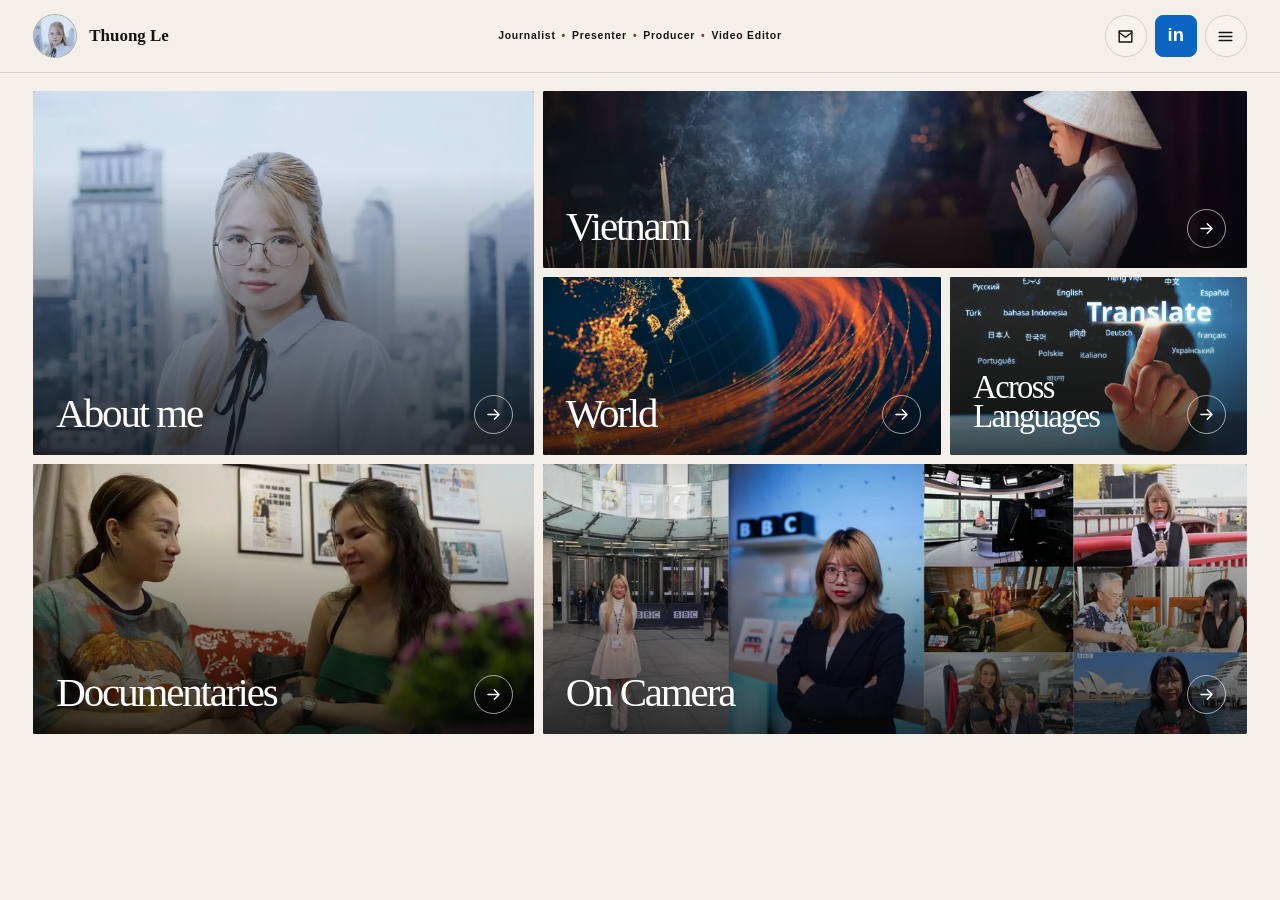
==== index.html @ b32b85e3 "Add floating top and home navigation" ====
<!doctype html>
<html lang="en">
<head>
  <meta charset="utf-8">
  <meta name="viewport" content="width=device-width, initial-scale=1, viewport-fit=cover">
  <meta name="description" content="International journalism portfolio of Thuong Le: reporting, documentaries, presenting, producing, and multilingual work across Vietnam, Southeast Asia, and the world.">
  <meta name="theme-color" content="#f4efe8">
  <meta property="og:title" content="Thuong Le — Journalism Scholarship Portfolio">
  <meta property="og:description" content="International journalism portfolio of Thuong Le: reporting, documentaries, presenting, producing, and multilingual work across Vietnam, Southeast Asia, and the world.">
  <meta property="og:type" content="website">
  <meta property="og:image" content="assets/images/about-portrait.webp">
  <link rel="preload" as="image" href="assets/images/about-portrait.webp?v=20260802-responsive" imagesrcset="assets/images/about-portrait-480.webp?v=20260802-responsive 480w, assets/images/about-portrait-960.webp?v=20260802-responsive 960w, assets/images/about-portrait.webp?v=20260802-responsive 1367w" imagesizes="(max-width: 767px) calc(100vw - 24px), 42vw" fetchpriority="high">
  <link rel="icon" href="favicon.svg" type="image/svg+xml">
  <link rel="stylesheet" href="assets/css/styles.css?v=20260802-floating-nav">
  <script type="application/ld+json">
  {
    "@context": "https://schema.org",
    "@type": "Person",
    "name": "Thuong Le",
    "jobTitle": "Journalist, Presenter, Producer and Video Editor",
    "email": "mailto:lethuong.ds@gmail.com",
    "sameAs": ["https://www.linkedin.com/in/aprilthuongle/"]
  }
  </script>
  <title>Thuong Le — Journalism Scholarship Portfolio</title>
</head>
<body data-page="home">
  <a class="skip-link" href="#main">Skip to content</a>
  <header class="site-header" data-site-header></header>
  <div class="menu-overlay" data-menu></div>
  <main id="main">
    <div data-home></div>
  </main>
  <footer class="site-footer" data-footer></footer>
  <script src="assets/js/content.js?v=20260802-responsive" defer></script>
  <script src="assets/js/site.js?v=20260802-floating-nav" defer></script>
</body>
</html>
---- assets/css/styles.css ----
:root {
  --ink: #151412;
  --ink-soft: #2b2925;
  --paper: #f4f0e9;
  --surface: #fbf8f2;
  --surface-2: #e8e0d5;
  --muted: #69645d;
  --accent: #9a6942;
  --accent-deep: #6f4227;
  --line: rgba(21, 20, 18, .15);
  --serif: "Iowan Old Style", Baskerville, "Palatino Linotype", Georgia, "Times New Roman", serif;
  --sans: -apple-system, BlinkMacSystemFont, "Segoe UI", Arial, sans-serif;
  --container: 2200px;
  --gutter: clamp(12px, 2.6vw, 48px);
  --radius: 2px;
  --shadow: 0 24px 64px rgba(39, 29, 20, .13);
  --ease: cubic-bezier(.22, .78, .18, 1);
}

* { box-sizing: border-box; }
html {
  min-width: 320px;
  scroll-behavior: smooth;
  text-size-adjust: 100%;
  -webkit-text-size-adjust: 100%;
}
body {
  min-width: 320px;
  margin: 0;
  overflow-x: clip;
  background: var(--paper);
  color: var(--ink);
  font-family: var(--sans);
  font-size: 16px;
  line-height: 1.6;
  text-rendering: optimizeLegibility;
  -webkit-font-smoothing: antialiased;
}
body.menu-open { overflow: hidden; }
img { display: block; max-width: 100%; }
a { color: inherit; }
button, a { -webkit-tap-highlight-color: transparent; }
button { font: inherit; }
svg {
  width: 19px;
  height: 19px;
  fill: none;
  stroke: currentColor;
  stroke-width: 1.8;
  stroke-linecap: round;
  stroke-linejoin: round;
}

::selection { background: var(--ink); color: var(--paper); }
:focus-visible { outline: 2px solid var(--accent-deep); outline-offset: 4px; }

.skip-link {
  position: fixed;
  z-index: 1000;
  top: -100px;
  left: 16px;
  padding: 10px 14px;
  background: var(--ink);
  color: white;
  text-decoration: none;
}
.skip-link:focus { top: 16px; }

main,
.home-showcase-header-shell,
.minimal-footer-shell {
  width: min(calc(100% - (2 * var(--gutter))), var(--container));
  margin-inline: auto;
}

/* Header */
.site-header {
  position: sticky;
  z-index: 90;
  top: 0;
  width: 100%;
  border-bottom: 1px solid var(--line);
  background: rgba(244, 240, 233, .94);
  backdrop-filter: blur(16px);
  -webkit-backdrop-filter: blur(16px);
}
.home-showcase-header-shell {
  min-height: clamp(72px, 5.3vw, 88px);
  display: grid;
  grid-template-columns: minmax(230px, 1fr) auto minmax(230px, 1fr);
  align-items: center;
  gap: clamp(16px, 2vw, 32px);
}
.home-showcase-brand {
  width: fit-content;
  display: inline-flex;
  align-items: center;
  gap: 12px;
  text-decoration: none;
}
.home-showcase-avatar {
  width: 44px;
  height: 44px;
  flex: 0 0 44px;
  overflow: hidden;
  border: 1px solid rgba(21,20,18,.26);
  border-radius: 50%;
  background: var(--surface-2);
}
.home-showcase-avatar img {
  width: 100%;
  height: 100%;
  object-fit: cover;
  object-position: 50% 50%;
}
.home-showcase-brand strong {
  font-family: var(--serif);
  font-size: clamp(1.06rem, 1.25vw, 1.36rem);
  font-weight: 600;
  line-height: 1;
  white-space: nowrap;
}
.home-showcase-role {
  margin: 0;
  color: var(--ink);
  font-size: clamp(.65rem, .75vw, .8rem);
  font-weight: 600;
  letter-spacing: .075em;
  line-height: 1.35;
  text-align: center;
  white-space: nowrap;
}
.home-showcase-role span { margin-inline: .22em; color: var(--accent-deep); }
.home-showcase-actions {
  justify-self: end;
  display: flex;
  align-items: center;
  gap: 8px;
}
.home-showcase-icon,
.menu-button {
  width: 42px;
  height: 42px;
  flex: 0 0 42px;
  display: grid;
  place-items: center;
  border: 1px solid var(--line);
  border-radius: 50%;
  background: rgba(255,255,255,.18);
  color: var(--ink);
  text-decoration: none;
  cursor: pointer;
  transition: transform .25s var(--ease), background-color .25s ease, color .25s ease, border-color .25s ease;
}
.home-showcase-icon:hover,
.menu-button:hover { transform: translateY(-2px); background: var(--ink); border-color: var(--ink); color: white; }
.home-showcase-linkedin {
  border-radius: 8px;
  border-color: #0a66c2;
  background: #0a66c2;
  color: white;
  font-family: Arial, sans-serif;
  font-size: 1.15rem;
  font-weight: 800;
}
.home-showcase-linkedin span { transform: translateY(-1px); }

/* Off-canvas menu */
.menu-overlay {
  position: fixed;
  z-index: 200;
  inset: 0;
  display: flex;
  justify-content: flex-end;
  visibility: hidden;
  opacity: 0;
  background: rgba(10, 9, 8, .55);
  backdrop-filter: blur(8px);
  -webkit-backdrop-filter: blur(8px);
  transition: opacity .3s ease, visibility .3s ease;
}
.menu-overlay.is-open { visibility: visible; opacity: 1; }
.menu-panel {
  width: min(620px, 100%);
  min-height: 100%;
  padding: max(24px, env(safe-area-inset-top)) clamp(24px, 5vw, 68px) max(36px, env(safe-area-inset-bottom));
  display: flex;
  flex-direction: column;
  background: var(--surface);
  transform: translateX(100%);
  transition: transform .42s var(--ease);
}
.menu-overlay.is-open .menu-panel { transform: translateX(0); }
.menu-topline {
  display: flex;
  align-items: center;
  justify-content: space-between;
  padding-bottom: 22px;
  border-bottom: 1px solid var(--line);
  font-family: var(--serif);
  font-size: 1.35rem;
}
.overlay-nav { display: grid; margin: 28px 0; }
.overlay-nav a {
  min-width: 0;
  display: grid;
  grid-template-columns: 42px minmax(0, 1fr) auto;
  align-items: center;
  gap: 4px;
  padding: 13px 0;
  border-bottom: 1px solid var(--line);
  text-decoration: none;
}
.overlay-nav a span { color: var(--accent); font-size: .65rem; letter-spacing: .14em; }
.overlay-nav a strong {
  min-width: 0;
  font-family: var(--serif);
  font-size: clamp(2rem, 5vw, 3.5rem);
  font-weight: 500;
  line-height: 1;
  letter-spacing: -.035em;
  overflow-wrap: anywhere;
}
.overlay-nav a svg { transition: transform .25s var(--ease); }
.overlay-nav a:hover svg { transform: translateX(6px); }
.menu-foot { margin-top: auto; padding-top: 22px; border-top: 1px solid var(--line); }
.menu-foot p { max-width: 48ch; color: var(--muted); }
.menu-foot > div { display: flex; flex-wrap: wrap; gap: 18px; }
.menu-foot a { display: inline-flex; align-items: center; gap: 6px; font-size: .84rem; font-weight: 650; }

/* Homepage editorial grid */
.home-portfolio-index { padding: clamp(12px, 1.4vw, 24px) 0 clamp(28px, 3vw, 50px); }
.home-portfolio-grid {
  display: grid;
  grid-template-columns: repeat(12, minmax(0, 1fr));
  grid-auto-rows: clamp(84px, min(6.2vw, 11.4svh), 146px);
  gap: clamp(8px, .72vw, 15px);
}
.index-card {
  position: relative;
  min-width: 0;
  min-height: 0;
  overflow: hidden;
  border-radius: var(--radius);
  background: var(--ink);
  color: white;
  text-decoration: none;
  isolation: isolate;
}
.index-card img {
  width: 100%;
  height: 100%;
  object-fit: cover;
  transition: transform .65s var(--ease), filter .45s ease;
}
.index-shade {
  position: absolute;
  z-index: 1;
  inset: 0;
  background: linear-gradient(180deg, rgba(7,8,8,.02) 22%, rgba(7,8,8,.74) 100%);
  transition: background .35s ease;
}
.index-copy {
  position: absolute;
  z-index: 2;
  left: clamp(18px, 1.8vw, 34px);
  right: clamp(66px, 5vw, 90px);
  bottom: clamp(17px, 1.8vw, 34px);
}
.index-copy strong {
  display: block;
  font-family: var(--serif);
  font-size: clamp(2.25rem, 3.2vw, 4.9rem);
  font-weight: 500;
  line-height: .9;
  letter-spacing: -.052em;
  text-wrap: balance;
}
.index-arrow {
  position: absolute;
  z-index: 2;
  right: clamp(16px, 1.6vw, 28px);
  bottom: clamp(16px, 1.6vw, 28px);
  width: clamp(39px, 3vw, 48px);
  height: clamp(39px, 3vw, 48px);
  display: grid;
  place-items: center;
  border: 1px solid rgba(255,255,255,.6);
  border-radius: 50%;
  transition: transform .3s var(--ease), background-color .3s ease, color .3s ease;
}
.index-card:hover img { transform: scale(1.025); filter: saturate(1.04); }
.index-card:hover .index-shade { background: linear-gradient(180deg, rgba(7,8,8,.04) 15%, rgba(7,8,8,.86) 100%); }
.index-card:hover .index-arrow { transform: translateX(4px); background: white; color: var(--ink); }
.home-portfolio-grid .card-about { grid-column: span 5; grid-row: span 4; }
.home-portfolio-grid .card-vietnam { grid-column: span 7; grid-row: span 2; }
.home-portfolio-grid .card-world { grid-column: span 4; grid-row: span 2; }
.home-portfolio-grid .card-languages { grid-column: span 3; grid-row: span 2; }
.home-portfolio-grid .card-docs { grid-column: span 5; grid-row: span 3; }
.home-portfolio-grid .card-camera { grid-column: span 7; grid-row: span 3; }
.home-portfolio-grid .card-about img { object-position: 50% 34%; }
.home-portfolio-grid .card-vietnam img { object-position: 50% 50%; }
.home-portfolio-grid .card-docs img { object-position: 50% 40%; }
.home-portfolio-grid .card-languages .index-copy strong { font-size: clamp(2rem, 2.55vw, 3.65rem); }
body[data-page="home"] .site-footer { display: none; }

/* Category masthead */
.category-masthead {
  position: relative;
  min-height: clamp(540px, min(44vw, 76svh), 850px);
  margin: clamp(28px, 4vw, 72px) 0 clamp(40px, 5vw, 82px);
  display: grid;
  align-items: end;
  overflow: hidden;
  border-radius: var(--radius);
  background: var(--ink);
  color: white;
  isolation: isolate;
}
.category-masthead > img {
  position: absolute;
  z-index: -2;
  inset: 0;
  width: 100%;
  height: 100%;
  object-fit: cover;
  object-position: center;
}
body[data-category="documentaries"] .category-masthead > img { object-position: 50% 33%; }
body[data-category="languages"] .category-masthead > img { object-position: 50% 20%; }
.category-overlay {
  position: absolute;
  z-index: -1;
  inset: 0;
  background:
    linear-gradient(90deg, rgba(12,11,10,.87) 0%, rgba(12,11,10,.58) 46%, rgba(12,11,10,.1) 78%),
    linear-gradient(0deg, rgba(12,11,10,.55), transparent 56%);
}
.category-heading {
  width: min(790px, 62%);
  margin: clamp(28px, 5vw, 96px);
}
.category-heading h1 {
  margin: 0 0 clamp(14px, 1.5vw, 24px);
  font-family: var(--serif);
  font-size: clamp(4.4rem, 8vw, 9.2rem);
  font-weight: 500;
  line-height: .82;
  letter-spacing: -.065em;
  text-wrap: balance;
  overflow-wrap: anywhere;
}
body[data-category="documentaries"] .category-heading h1 { font-size: clamp(4rem, 7.1vw, 8.1rem); }
body[data-category="languages"] .category-heading h1 { font-size: clamp(3.9rem, 6.8vw, 7.8rem); }
.category-heading p {
  max-width: 66ch;
  margin: 0;
  color: rgba(255,255,255,.84);
  font-family: var(--serif);
  font-size: clamp(1.08rem, 1.45vw, 1.55rem);
  line-height: 1.42;
}

/* Article cards */
.category-work-list { padding: 0 0 clamp(72px, 8vw, 130px); }
.work-grid {
  display: grid;
  grid-template-columns: repeat(3, minmax(0, 1fr));
  gap: clamp(14px, 1.25vw, 24px);
  align-items: stretch;
}
.work-card {
  min-width: 0;
  display: flex;
  flex-direction: column;
  overflow: hidden;
  border: 1px solid var(--line);
  border-radius: var(--radius);
  background: rgba(251,248,242,.7);
  text-decoration: none;
  content-visibility: auto;
  contain-intrinsic-size: 420px;
  transition: transform .32s var(--ease), box-shadow .32s ease, background-color .32s ease;
}
.work-card:hover { transform: translateY(-5px); background: var(--surface); box-shadow: var(--shadow); }
.work-image {
  position: relative;
  width: 100%;
  aspect-ratio: 16 / 10;
  overflow: hidden;
  background: var(--surface-2);
}
.work-image img {
  width: 100%;
  height: 100%;
  object-fit: cover;
  object-position: center;
  transition: transform .55s var(--ease);
}
.work-card:hover .work-image img { transform: scale(1.035); }
.work-open {
  position: absolute;
  top: 12px;
  right: 12px;
  width: 39px;
  height: 39px;
  display: grid;
  place-items: center;
  border-radius: 50%;
  background: rgba(21,20,18,.88);
  color: white;
  backdrop-filter: blur(6px);
}
.work-copy {
  min-height: clamp(124px, 9vw, 178px);
  padding: clamp(18px, 1.7vw, 28px);
  display: flex;
  align-items: flex-start;
}
.work-copy h3 {
  margin: 0;
  font-family: var(--serif);
  font-size: clamp(1.42rem, 1.85vw, 2.28rem);
  font-weight: 500;
  line-height: 1.04;
  letter-spacing: -.035em;
  text-wrap: balance;
  overflow-wrap: anywhere;
}

/* About */
.about-profile-layout {
  padding: clamp(42px, 5vw, 92px) 0 clamp(70px, 8vw, 128px);
  display: grid;
  grid-template-columns: minmax(350px, clamp(420px, 31vw, 670px)) minmax(0, 1fr);
  align-items: start;
  gap: clamp(44px, 6vw, 116px);
}
.about-mobile-heading { display: none; }
.about-profile-image {
  position: sticky;
  top: clamp(96px, 8vw, 126px);
  margin: 0;
  aspect-ratio: 2 / 3;
  overflow: hidden;
  border-radius: 48% 48% 18px 18px / 18% 18% 18px 18px;
  background: var(--surface-2);
  box-shadow: var(--shadow);
}
.about-profile-image img { width: 100%; height: 100%; object-fit: cover; object-position: 50% 18%; }
.about-profile-content { min-width: 0; padding-top: clamp(0px, 1.3vw, 18px); }
.about-profile-content h1,
.about-mobile-heading h1 {
  margin: 0 0 clamp(18px, 2vw, 30px);
  font-family: var(--serif);
  font-size: clamp(4.6rem, 7.7vw, 8.6rem);
  font-weight: 500;
  line-height: .8;
  letter-spacing: -.065em;
}
.about-profile-intro {
  max-width: 760px;
  margin: 0;
  color: var(--accent-deep);
  font-family: var(--serif);
  font-size: clamp(1.28rem, 1.75vw, 1.95rem);
  line-height: 1.35;
}
.about-biography {
  max-width: 900px;
  margin-top: clamp(32px, 4vw, 58px);
  padding-top: 24px;
  border-top: 1px solid var(--line);
}
.eyebrow {
  color: var(--accent-deep);
  font-size: .68rem;
  font-weight: 700;
  text-transform: uppercase;
  letter-spacing: .18em;
}
.about-biography-copy { margin-top: 17px; }
.about-biography-copy p {
  margin: 0 0 1.05em;
  color: var(--muted);
  font-size: clamp(.98rem, .9vw, 1.08rem);
  line-height: 1.76;
}
.about-gallery-section { padding: 0 0 clamp(80px, 8vw, 132px); }
.about-gallery-heading {
  margin-bottom: clamp(12px, 1.5vw, 22px);
  padding-top: clamp(28px, 4vw, 54px);
  border-top: 1px solid var(--line);
}
.about-gallery-heading h2 {
  margin: 0;
  white-space: nowrap;
  font-family: var(--serif);
  font-size: clamp(2.4rem, 4.8vw, 5.5rem);
  font-weight: 500;
  line-height: .92;
  letter-spacing: -.05em;
}
.editorial-gallery.about-gallery-grid {
  display: grid;
  grid-template-columns: repeat(4, minmax(0, 1fr));
  grid-auto-rows: 8px;
  grid-auto-flow: dense;
  gap: 6px;
  align-items: start;
}
.editorial-gallery.about-gallery-grid figure {
  min-width: 0;
  width: 100%;
  margin: 0;
  grid-column: auto !important;
  overflow: hidden;
  background: var(--surface-2);
}
.editorial-gallery.about-gallery-grid img {
  width: 100%;
  height: auto;
  transition: transform .55s var(--ease);
}
.editorial-gallery.about-gallery-grid figure:hover img { transform: scale(1.012); }

/* Fixed page shortcuts on all category pages */
.floating-page-nav {
  position: fixed;
  z-index: 85;
  right: max(14px, env(safe-area-inset-right));
  bottom: max(18px, calc(env(safe-area-inset-bottom) + 18px));
  display: flex;
  flex-direction: column;
  gap: 10px;
}
.floating-page-action {
  width: clamp(46px, 3.2vw, 54px);
  height: clamp(46px, 3.2vw, 54px);
  display: grid;
  place-items: center;
  padding: 0;
  border: 1px solid rgba(255,255,255,.58);
  border-radius: 50%;
  background: rgba(21,20,18,.91);
  color: white;
  box-shadow: 0 10px 28px rgba(21,20,18,.24);
  backdrop-filter: blur(12px);
  -webkit-backdrop-filter: blur(12px);
  text-decoration: none;
  cursor: pointer;
  appearance: none;
  -webkit-appearance: none;
  transition: transform .25s var(--ease), background-color .25s ease, color .25s ease, border-color .25s ease, box-shadow .25s ease;
}
.floating-page-action svg {
  width: clamp(19px, 1.45vw, 23px);
  height: clamp(19px, 1.45vw, 23px);
  stroke-width: 1.85;
}
.floating-page-action:focus-visible {
  outline: 2px solid var(--accent-deep);
  outline-offset: 4px;
}
@media (hover: hover) {
  .floating-page-action:hover {
    transform: translateY(-2px);
    border-color: var(--ink);
    background: var(--surface);
    color: var(--ink);
    box-shadow: 0 14px 34px rgba(21,20,18,.27);
  }
}

/* Minimal footer */
.site-footer.minimal-footer { margin-top: 0; background: var(--ink); color: white; }
.minimal-footer-shell {
  min-height: 104px;
  display: flex;
  align-items: center;
  justify-content: flex-end;
}
.minimal-home-button {
  min-height: 44px;
  display: inline-flex;
  align-items: center;
  gap: 10px;
  border-bottom: 1px solid rgba(255,255,255,.55);
  color: white;
  text-decoration: none;
  text-transform: uppercase;
  letter-spacing: .12em;
  font-size: .7rem;
  font-weight: 700;
  transition: gap .2s ease, opacity .2s ease;
}
.minimal-home-button:hover { gap: 15px; opacity: .75; }

/* Reveal animation: only below-the-fold elements use this class. */
.reveal {
  opacity: 0;
  transform: translateY(16px);
  transition: opacity .6s ease var(--delay, 0ms), transform .65s var(--ease) var(--delay, 0ms);
}
.reveal.is-visible { opacity: 1; transform: none; }

/* Large desktop / 2K / 4K */
@media (min-width: 1500px) {
  .work-grid { grid-template-columns: repeat(4, minmax(0, 1fr)); }
}

/* Compact laptop and tablet landscape */
@media (max-width: 1099px) {
  .home-showcase-header-shell {
    grid-template-columns: minmax(205px, 1fr) auto minmax(170px, 1fr);
    gap: 14px;
  }
  .home-showcase-role { font-size: .64rem; letter-spacing: .045em; }
  .home-portfolio-grid {
    grid-template-columns: repeat(2, minmax(0, 1fr));
    grid-auto-rows: auto;
    gap: 12px;
  }
  .home-portfolio-grid .index-card[class*="card-"] { grid-column: auto; grid-row: auto; aspect-ratio: 4 / 3; }
  .home-portfolio-grid .card-about,
  .home-portfolio-grid .card-camera { aspect-ratio: 4 / 5; }
  .home-portfolio-grid .index-copy strong,
  .home-portfolio-grid .card-languages .index-copy strong { font-size: clamp(2.2rem, 6vw, 3.65rem); }
  .category-heading { width: min(720px, 72%); }
  .work-grid { grid-template-columns: repeat(2, minmax(0, 1fr)); }
  .about-profile-layout { grid-template-columns: minmax(300px, .78fr) minmax(0, 1.22fr); gap: clamp(34px, 5vw, 64px); }
  .editorial-gallery.about-gallery-grid {
    grid-template-columns: repeat(3, minmax(0, 1fr));
  }
  .editorial-gallery.about-gallery-grid figure { grid-column: auto; }
}

/* Tablet portrait and phones */
@media (max-width: 767px) {
  :root { --gutter: clamp(10px, 3.6vw, 18px); }
  .home-showcase-header-shell {
    min-height: 96px;
    padding: 9px 0;
    grid-template-columns: minmax(0, 1fr) auto;
    grid-template-areas:
      "brand actions"
      "role role";
    row-gap: 7px;
  }
  .home-showcase-brand { grid-area: brand; min-width: 0; }
  .home-showcase-role {
    grid-area: role;
    max-width: calc(100vw - 28px);
    justify-self: center;
    font-size: clamp(.58rem, 2.55vw, .68rem);
    letter-spacing: .042em;
    white-space: normal;
  }
  .home-showcase-actions { grid-area: actions; gap: 5px; }
  .home-showcase-avatar { width: 40px; height: 40px; flex-basis: 40px; }
  .home-showcase-brand strong { overflow: hidden; text-overflow: ellipsis; font-size: 1.08rem; }
  .home-showcase-icon,
  .menu-button { width: 37px; height: 37px; flex-basis: 37px; }

  .home-portfolio-index { padding-top: 12px; }
  .home-portfolio-grid { grid-template-columns: 1fr; gap: 12px; }
  .home-portfolio-grid .index-card[class*="card-"] {
    width: 100%;
    aspect-ratio: 4 / 5;
    grid-column: 1;
    grid-row: auto;
  }
  .home-portfolio-grid .index-copy {
    left: clamp(18px, 5vw, 24px);
    right: 66px;
    bottom: clamp(18px, 5vw, 24px);
  }
  .home-portfolio-grid .index-copy strong,
  .home-portfolio-grid .card-languages .index-copy strong {
    font-size: clamp(2.2rem, 10.2vw, 3.25rem);
  }
  .home-portfolio-grid .index-arrow {
    right: clamp(16px, 4.5vw, 21px);
    bottom: clamp(16px, 4.5vw, 21px);
    width: 42px;
    height: 42px;
  }
  .home-portfolio-grid .card-about img { object-position: 50% 32%; }
  .home-portfolio-grid .card-docs img { object-position: 50% 38%; }

  .category-masthead {
    min-height: clamp(520px, 125vw, 680px);
    margin: 18px 0 30px;
  }
  .category-overlay {
    background:
      linear-gradient(0deg, rgba(12,11,10,.89) 0%, rgba(12,11,10,.56) 48%, rgba(12,11,10,.08) 84%),
      linear-gradient(90deg, rgba(12,11,10,.2), transparent 62%);
  }
  .category-heading {
    width: auto;
    margin: clamp(20px, 5.6vw, 28px);
  }
  .category-heading h1,
  body[data-category="documentaries"] .category-heading h1,
  body[data-category="languages"] .category-heading h1 {
    margin-bottom: 13px;
    font-size: clamp(2.65rem, 12.7vw, 4.15rem);
    line-height: .88;
    letter-spacing: -.055em;
  }
  body[data-category="languages"] .category-heading h1 { max-width: 8.5ch; }
  .category-heading p {
    font-size: clamp(.98rem, 4.15vw, 1.18rem);
    line-height: 1.4;
  }

  .category-work-list { padding-bottom: 72px; }
  .work-grid { grid-template-columns: 1fr; gap: 14px; }
  .work-image { aspect-ratio: 16 / 10; }
  .work-copy { min-height: 0; padding: clamp(17px, 5vw, 23px); }
  .work-copy h3 { font-size: clamp(1.42rem, 6.4vw, 1.95rem); }

  .about-profile-layout {
    padding: 28px 0 72px;
    display: grid;
    grid-template-columns: 1fr;
    gap: 25px;
  }
  .about-mobile-heading { display: block; order: 1; }
  .about-mobile-heading h1 {
    margin: 0;
    font-size: clamp(3.6rem, 17vw, 5.8rem);
  }
  .about-profile-image {
    position: static;
    order: 2;
    width: min(100%, 560px);
    margin: 0 auto;
    aspect-ratio: 3 / 4;
  }
  .about-profile-content { order: 3; padding: 0; }
  .about-profile-content > h1 { display: none; }
  .about-profile-intro { font-size: clamp(1.18rem, 5.4vw, 1.42rem); }
  .about-biography { margin-top: 30px; }
  .about-biography-copy p { font-size: 1rem; line-height: 1.7; }
  .about-gallery-heading h2 {
    white-space: nowrap;
    font-size: clamp(1.35rem, 6.7vw, 2.85rem);
    letter-spacing: -.04em;
  }
  .editorial-gallery.about-gallery-grid {
    grid-template-columns: repeat(2, minmax(0, 1fr));
    gap: 4px;
  }
  .editorial-gallery.about-gallery-grid figure { grid-column: auto; }
  body[data-category="languages"] .category-masthead > img {
    object-fit: contain;
    object-position: center top;
    background: #07131f;
  }
  .minimal-footer-shell { min-height: 88px; justify-content: center; }
  .floating-page-nav {
    right: max(10px, env(safe-area-inset-right));
    bottom: max(12px, calc(env(safe-area-inset-bottom) + 12px));
    gap: 8px;
  }
  .floating-page-action {
    width: 46px;
    height: 46px;
  }

}

@media (max-width: 559px) {
  .editorial-gallery.about-gallery-grid { grid-template-columns: 1fr; }
}

@media (max-width: 359px) {
  :root { --gutter: 9px; }
  .home-showcase-avatar { width: 36px; height: 36px; flex-basis: 36px; }
  .home-showcase-brand { gap: 8px; }
  .home-showcase-brand strong { font-size: .98rem; }
  .home-showcase-icon,
  .menu-button { width: 34px; height: 34px; flex-basis: 34px; }
  .category-heading h1,
  body[data-category="documentaries"] .category-heading h1,
  body[data-category="languages"] .category-heading h1 { font-size: clamp(2.45rem, 12vw, 3.2rem); }
}

@media (hover: none) {
  .index-card:hover img,
  .work-card:hover .work-image img,
  .editorial-gallery.about-gallery-grid figure:hover img { transform: none; }
  .index-card:hover,
  .work-card:hover { transform: none; box-shadow: none; }
}

@media (prefers-reduced-motion: reduce) {
  html { scroll-behavior: auto; }
  *, *::before, *::after { animation-duration: .01ms !important; animation-iteration-count: 1 !important; transition-duration: .01ms !important; }
  .reveal { opacity: 1; transform: none; }
}
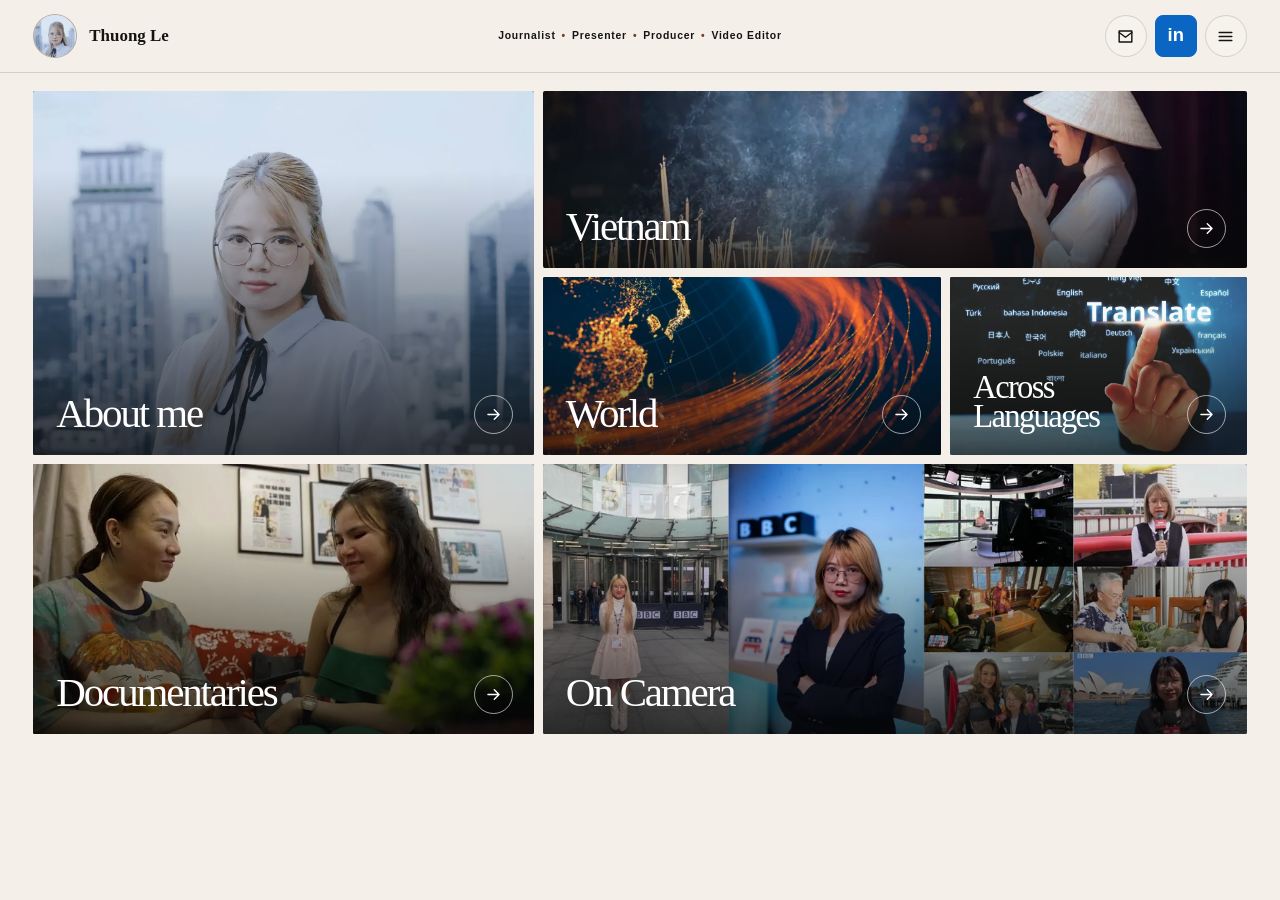
==== commit 0eeacf5c: "Update About biography and add contact footer" ====
--- a/index.html
+++ b/index.html
@@ -11,7 +11,7 @@
   <meta property="og:image" content="assets/images/about-portrait.webp">
   <link rel="preload" as="image" href="assets/images/about-portrait.webp?v=20260802-responsive" imagesrcset="assets/images/about-portrait-480.webp?v=20260802-responsive 480w, assets/images/about-portrait-960.webp?v=20260802-responsive 960w, assets/images/about-portrait.webp?v=20260802-responsive 1367w" imagesizes="(max-width: 767px) calc(100vw - 24px), 42vw" fetchpriority="high">
   <link rel="icon" href="favicon.svg" type="image/svg+xml">
-  <link rel="stylesheet" href="assets/css/styles.css?v=20260802-floating-nav">
+  <link rel="stylesheet" href="assets/css/styles.css?v=20260802-contact-about">
   <script type="application/ld+json">
   {
     "@context": "https://schema.org",
@@ -32,7 +32,7 @@
     <div data-home></div>
   </main>
   <footer class="site-footer" data-footer></footer>
-  <script src="assets/js/content.js?v=20260802-responsive" defer></script>
-  <script src="assets/js/site.js?v=20260802-floating-nav" defer></script>
+  <script src="assets/js/content.js?v=20260802-contact-about" defer></script>
+  <script src="assets/js/site.js?v=20260802-home-footer-restore" defer></script>
 </body>
 </html>
--- a/assets/css/styles.css
+++ b/assets/css/styles.css
@@ -302,7 +302,6 @@
 .home-portfolio-grid .card-vietnam img { object-position: 50% 50%; }
 .home-portfolio-grid .card-docs img { object-position: 50% 40%; }
 .home-portfolio-grid .card-languages .index-copy strong { font-size: clamp(2rem, 2.55vw, 3.65rem); }
-body[data-page="home"] .site-footer { display: none; }
 
 /* Category masthead */
 .category-masthead {
@@ -572,6 +571,51 @@
   }
 }
 
+/* Contact footer on the homepage and every category page */
+.site-contact-footer {
+  width: 100%;
+  margin-top: 0;
+  overflow: hidden;
+  background: var(--ink);
+  color: white;
+}
+.contact-footer-banner {
+  min-height: clamp(92px, 8vw, 132px);
+  display: flex;
+  align-items: center;
+  justify-content: center;
+  padding: clamp(24px, 3.2vw, 46px) max(var(--gutter), env(safe-area-inset-right)) clamp(24px, 3.2vw, 46px) max(var(--gutter), env(safe-area-inset-left));
+  border-bottom: 1px solid rgba(255,255,255,.14);
+}
+.contact-footer-message {
+  width: min(100%, 1700px);
+  margin: 0 auto;
+  color: rgba(255,255,255,.94);
+  font-family: var(--serif);
+  font-size: clamp(1.02rem, 1.32vw, 1.48rem);
+  font-weight: 500;
+  line-height: 1.48;
+  letter-spacing: -.012em;
+  text-align: center;
+  text-wrap: balance;
+}
+.contact-footer-message.reveal { transform: translateX(-30px); }
+.contact-footer-message.reveal.is-visible { transform: translateX(0); }
+.contact-footer-message a {
+  display: inline-block;
+  color: white;
+  text-decoration-line: underline;
+  text-decoration-thickness: 1px;
+  text-underline-offset: .22em;
+  white-space: nowrap;
+  transition: opacity .2s ease, text-underline-offset .2s ease;
+}
+.contact-footer-message a:hover,
+.contact-footer-message a:focus-visible {
+  opacity: .72;
+  text-underline-offset: .32em;
+}
+
 /* Minimal footer */
 .site-footer.minimal-footer { margin-top: 0; background: var(--ink); color: white; }
 .minimal-footer-shell {
@@ -759,6 +803,16 @@
     object-position: center top;
     background: #07131f;
   }
+  .contact-footer-banner {
+    min-height: 0;
+    padding: 28px max(16px, env(safe-area-inset-right)) 28px max(16px, env(safe-area-inset-left));
+  }
+  .contact-footer-message {
+    max-width: 34rem;
+    font-size: clamp(.98rem, 4.3vw, 1.12rem);
+    line-height: 1.55;
+    text-wrap: pretty;
+  }
   .minimal-footer-shell { min-height: 88px; justify-content: center; }
   .floating-page-nav {
     right: max(10px, env(safe-area-inset-right));
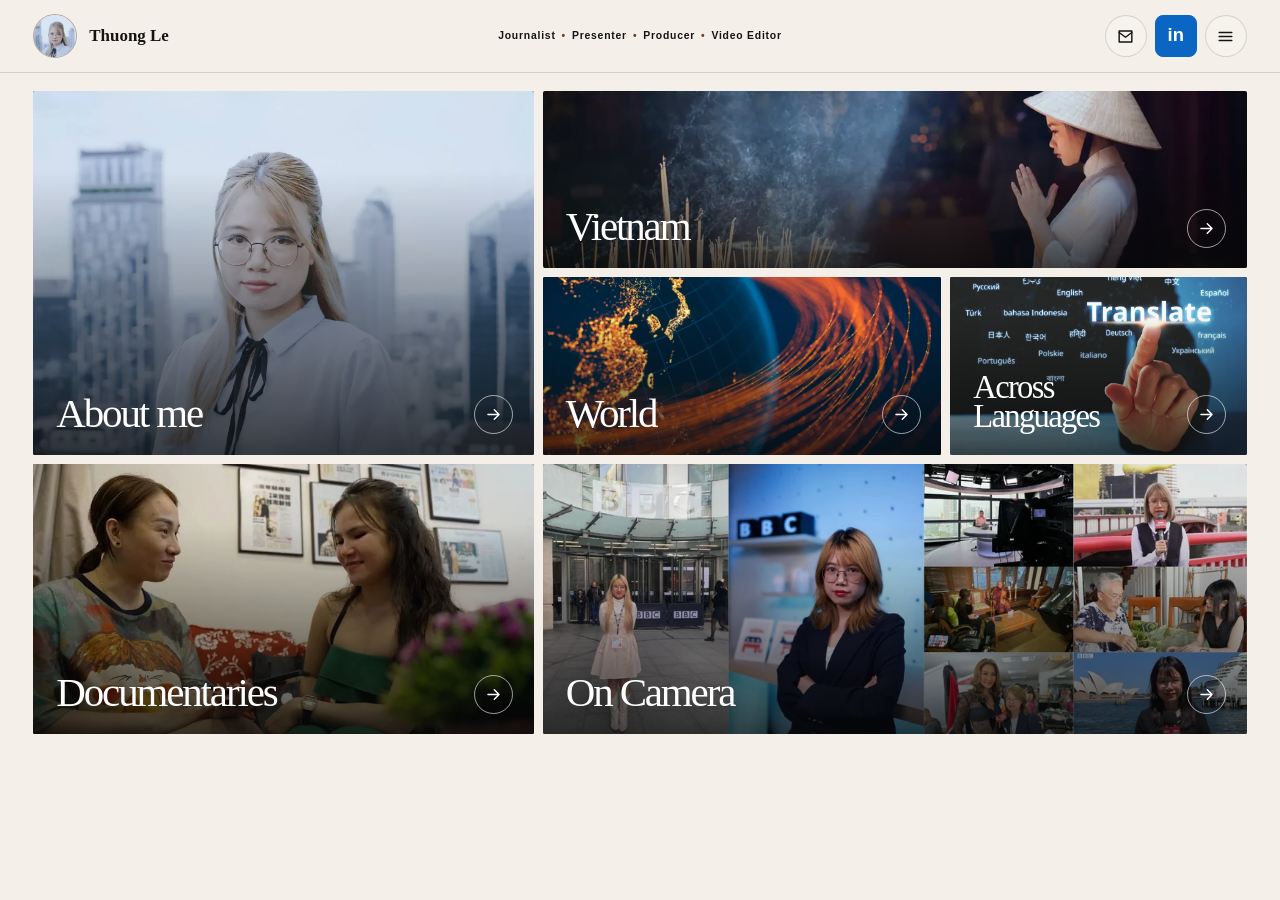
==== commit 831981e3: "Update About biography and add contact footer" ====
--- a/index.html
+++ b/index.html
@@ -11,7 +11,7 @@
   <meta property="og:image" content="assets/images/about-portrait.webp">
   <link rel="preload" as="image" href="assets/images/about-portrait.webp?v=20260802-responsive" imagesrcset="assets/images/about-portrait-480.webp?v=20260802-responsive 480w, assets/images/about-portrait-960.webp?v=20260802-responsive 960w, assets/images/about-portrait.webp?v=20260802-responsive 1367w" imagesizes="(max-width: 767px) calc(100vw - 24px), 42vw" fetchpriority="high">
   <link rel="icon" href="favicon.svg" type="image/svg+xml">
-  <link rel="stylesheet" href="assets/css/styles.css?v=20260802-contact-about">
+  <link rel="stylesheet" href="assets/css/styles.css?v=20260802-remove-back-home">
   <script type="application/ld+json">
   {
     "@context": "https://schema.org",
@@ -33,6 +33,6 @@
   </main>
   <footer class="site-footer" data-footer></footer>
   <script src="assets/js/content.js?v=20260802-contact-about" defer></script>
-  <script src="assets/js/site.js?v=20260802-home-footer-restore" defer></script>
+  <script src="assets/js/site.js?v=20260802-remove-back-home" defer></script>
 </body>
 </html>
--- a/assets/css/styles.css
+++ b/assets/css/styles.css
@@ -616,30 +616,6 @@
   text-underline-offset: .32em;
 }
 
-/* Minimal footer */
-.site-footer.minimal-footer { margin-top: 0; background: var(--ink); color: white; }
-.minimal-footer-shell {
-  min-height: 104px;
-  display: flex;
-  align-items: center;
-  justify-content: flex-end;
-}
-.minimal-home-button {
-  min-height: 44px;
-  display: inline-flex;
-  align-items: center;
-  gap: 10px;
-  border-bottom: 1px solid rgba(255,255,255,.55);
-  color: white;
-  text-decoration: none;
-  text-transform: uppercase;
-  letter-spacing: .12em;
-  font-size: .7rem;
-  font-weight: 700;
-  transition: gap .2s ease, opacity .2s ease;
-}
-.minimal-home-button:hover { gap: 15px; opacity: .75; }
-
 /* Reveal animation: only below-the-fold elements use this class. */
 .reveal {
   opacity: 0;
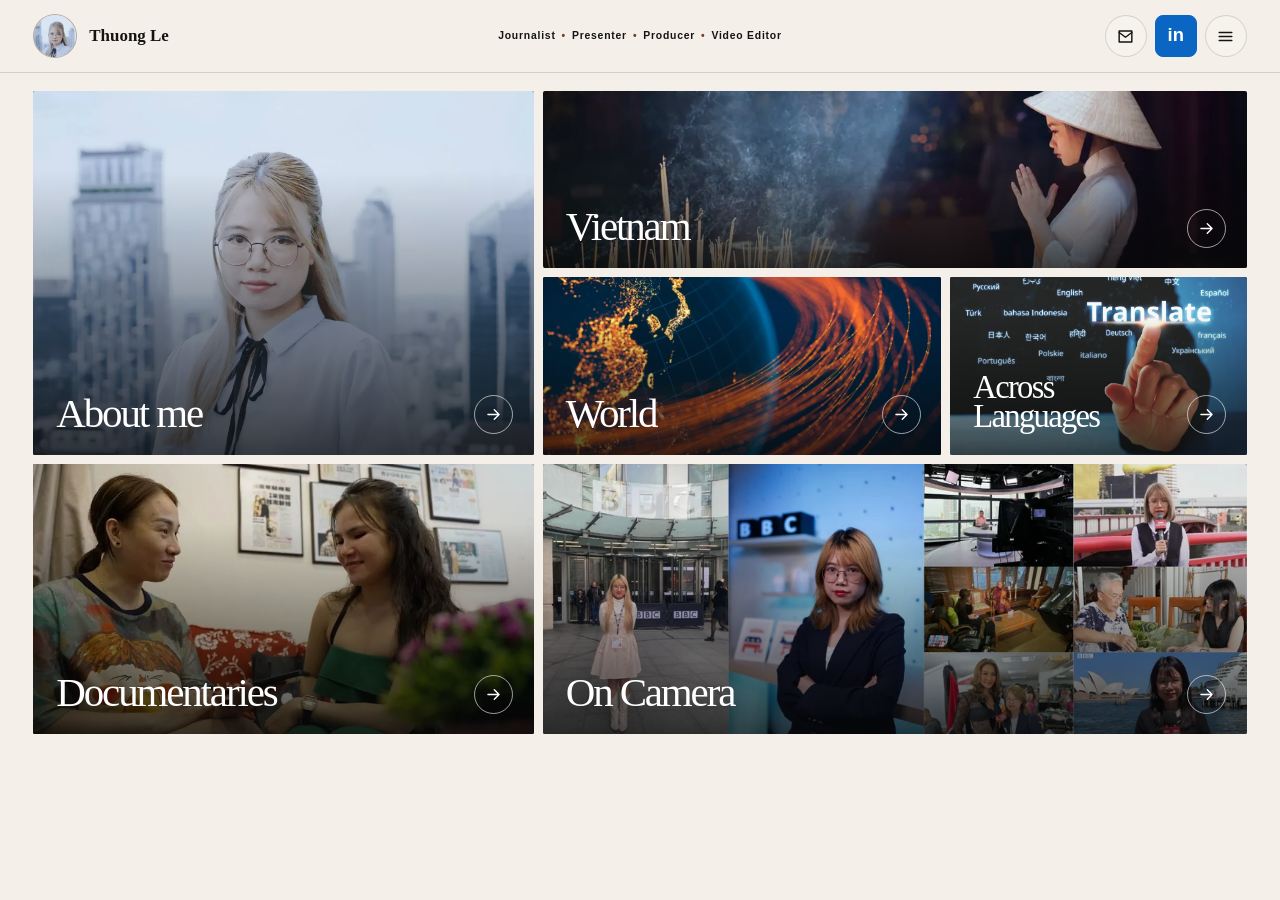
==== commit ae6e9f03: "Update social sharing metadata" ====
--- a/index.html
+++ b/index.html
@@ -3,10 +3,10 @@
 <head>
   <meta charset="utf-8">
   <meta name="viewport" content="width=device-width, initial-scale=1, viewport-fit=cover">
-  <meta name="description" content="International journalism portfolio of Thuong Le: reporting, documentaries, presenting, producing, and multilingual work across Vietnam, Southeast Asia, and the world.">
+  <meta name="description" content="Broadcast journalist and multimedia storyteller Thuong Le: reporting, documentaries, presenting, producing, and multilingual work across Vietnam, Southeast Asia, and the world.">
   <meta name="theme-color" content="#f4efe8">
-  <meta property="og:title" content="Thuong Le — Journalism Scholarship Portfolio">
-  <meta property="og:description" content="International journalism portfolio of Thuong Le: reporting, documentaries, presenting, producing, and multilingual work across Vietnam, Southeast Asia, and the world.">
+  <meta property="og:title" content="Thuong Le — Broadcast Journalist">
+  <meta property="og:description" content="Broadcast journalist and multimedia storyteller Thuong Le: reporting, documentaries, presenting, producing, and multilingual work across Vietnam, Southeast Asia, and the world.">
   <meta property="og:type" content="website">
   <meta property="og:image" content="assets/images/about-portrait.webp">
   <link rel="preload" as="image" href="assets/images/about-portrait.webp?v=20260802-responsive" imagesrcset="assets/images/about-portrait-480.webp?v=20260802-responsive 480w, assets/images/about-portrait-960.webp?v=20260802-responsive 960w, assets/images/about-portrait.webp?v=20260802-responsive 1367w" imagesizes="(max-width: 767px) calc(100vw - 24px), 42vw" fetchpriority="high">
@@ -17,12 +17,12 @@
     "@context": "https://schema.org",
     "@type": "Person",
     "name": "Thuong Le",
-    "jobTitle": "Journalist, Presenter, Producer and Video Editor",
+    "jobTitle": "Broadcast Journalist, Presenter, Producer and Video Editor",
     "email": "mailto:lethuong.ds@gmail.com",
     "sameAs": ["https://www.linkedin.com/in/aprilthuongle/"]
   }
   </script>
-  <title>Thuong Le — Journalism Scholarship Portfolio</title>
+  <title>Thuong Le — Broadcast Journalist</title>
 </head>
 <body data-page="home">
   <a class="skip-link" href="#main">Skip to content</a>
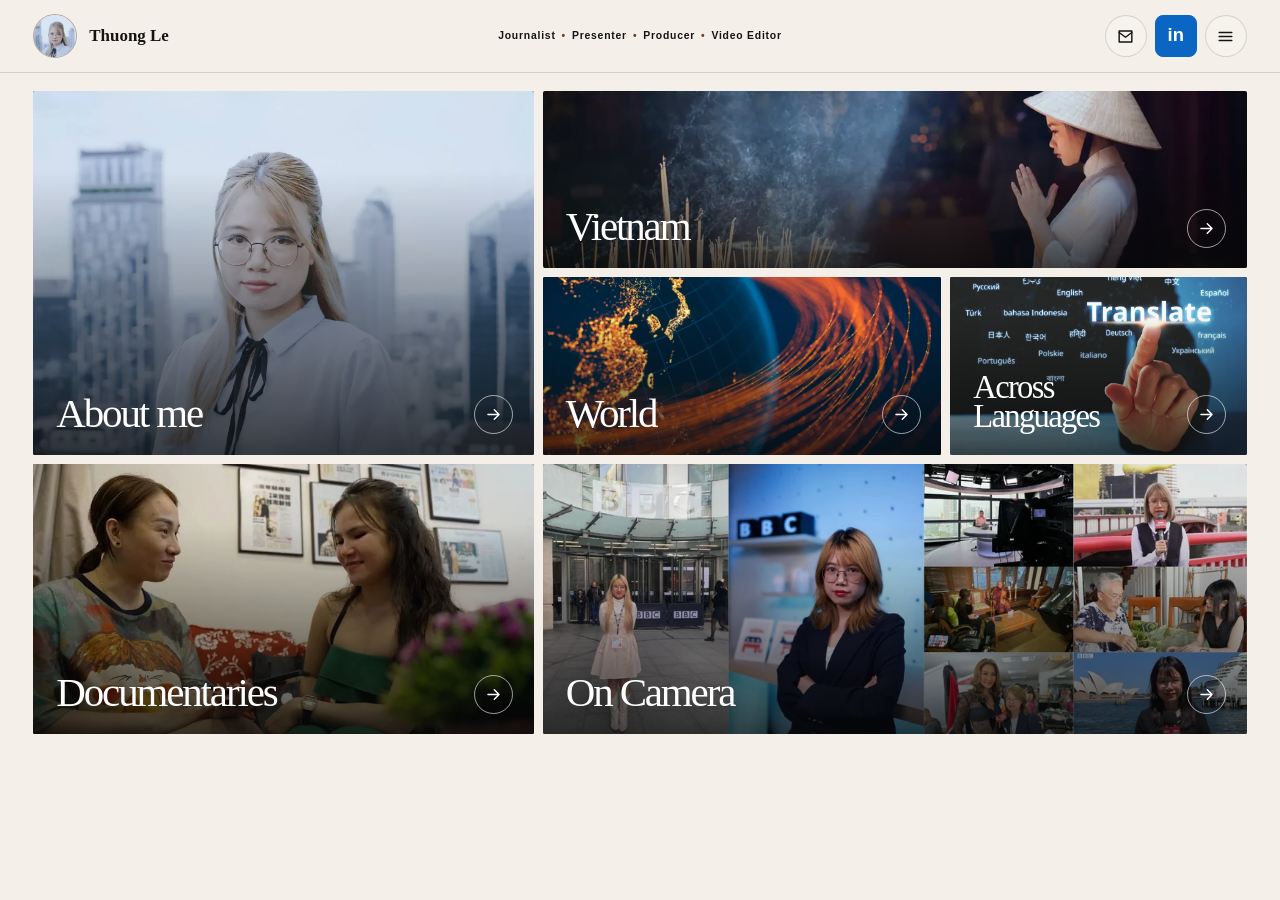
==== commit b1d7ae45: "hide email" ====
--- a/index.html
+++ b/index.html
@@ -3,12 +3,15 @@
 <head>
   <meta charset="utf-8">
   <meta name="viewport" content="width=device-width, initial-scale=1, viewport-fit=cover">
-  <meta name="description" content="Broadcast journalist and multimedia storyteller Thuong Le: reporting, documentaries, presenting, producing, and multilingual work across Vietnam, Southeast Asia, and the world.">
+  <meta name="description" content="Thuong Le - Broadcast Journalist - BBC World Service">
   <meta name="theme-color" content="#f4efe8">
-  <meta property="og:title" content="Thuong Le — Broadcast Journalist">
-  <meta property="og:description" content="Broadcast journalist and multimedia storyteller Thuong Le: reporting, documentaries, presenting, producing, and multilingual work across Vietnam, Southeast Asia, and the world.">
+  <meta property="og:title" content="Thuong Le - Broadcast Journalist - BBC World Service">
+  <meta property="og:description" content="Thuong Le - Broadcast Journalist - BBC World Service">
   <meta property="og:type" content="website">
   <meta property="og:image" content="assets/images/about-portrait.webp">
+  <meta property="og:image:alt" content="Thuong Le, broadcast journalist at BBC World Service">
+  <meta name="twitter:card" content="summary_large_image">
+  <meta name="twitter:image:alt" content="Thuong Le, broadcast journalist at BBC World Service">
   <link rel="preload" as="image" href="assets/images/about-portrait.webp?v=20260802-responsive" imagesrcset="assets/images/about-portrait-480.webp?v=20260802-responsive 480w, assets/images/about-portrait-960.webp?v=20260802-responsive 960w, assets/images/about-portrait.webp?v=20260802-responsive 1367w" imagesizes="(max-width: 767px) calc(100vw - 24px), 42vw" fetchpriority="high">
   <link rel="icon" href="favicon.svg" type="image/svg+xml">
   <link rel="stylesheet" href="assets/css/styles.css?v=20260802-remove-back-home">
@@ -17,12 +20,11 @@
     "@context": "https://schema.org",
     "@type": "Person",
     "name": "Thuong Le",
-    "jobTitle": "Broadcast Journalist, Presenter, Producer and Video Editor",
-    "email": "mailto:lethuong.ds@gmail.com",
+    "jobTitle": "Journalist, Presenter, Producer and Video Editor",
     "sameAs": ["https://www.linkedin.com/in/aprilthuongle/"]
   }
   </script>
-  <title>Thuong Le — Broadcast Journalist</title>
+  <title>Thuong Le - Broadcast Journalist - BBC World Service</title>
 </head>
 <body data-page="home">
   <a class="skip-link" href="#main">Skip to content</a>
@@ -32,7 +34,7 @@
     <div data-home></div>
   </main>
   <footer class="site-footer" data-footer></footer>
-  <script src="assets/js/content.js?v=20260802-contact-about" defer></script>
-  <script src="assets/js/site.js?v=20260802-remove-back-home" defer></script>
+  <script src="assets/js/content.js?v=20260804-alt-text" defer></script>
+  <script src="assets/js/site.js?v=20260805-email-privacy" defer></script>
 </body>
 </html>
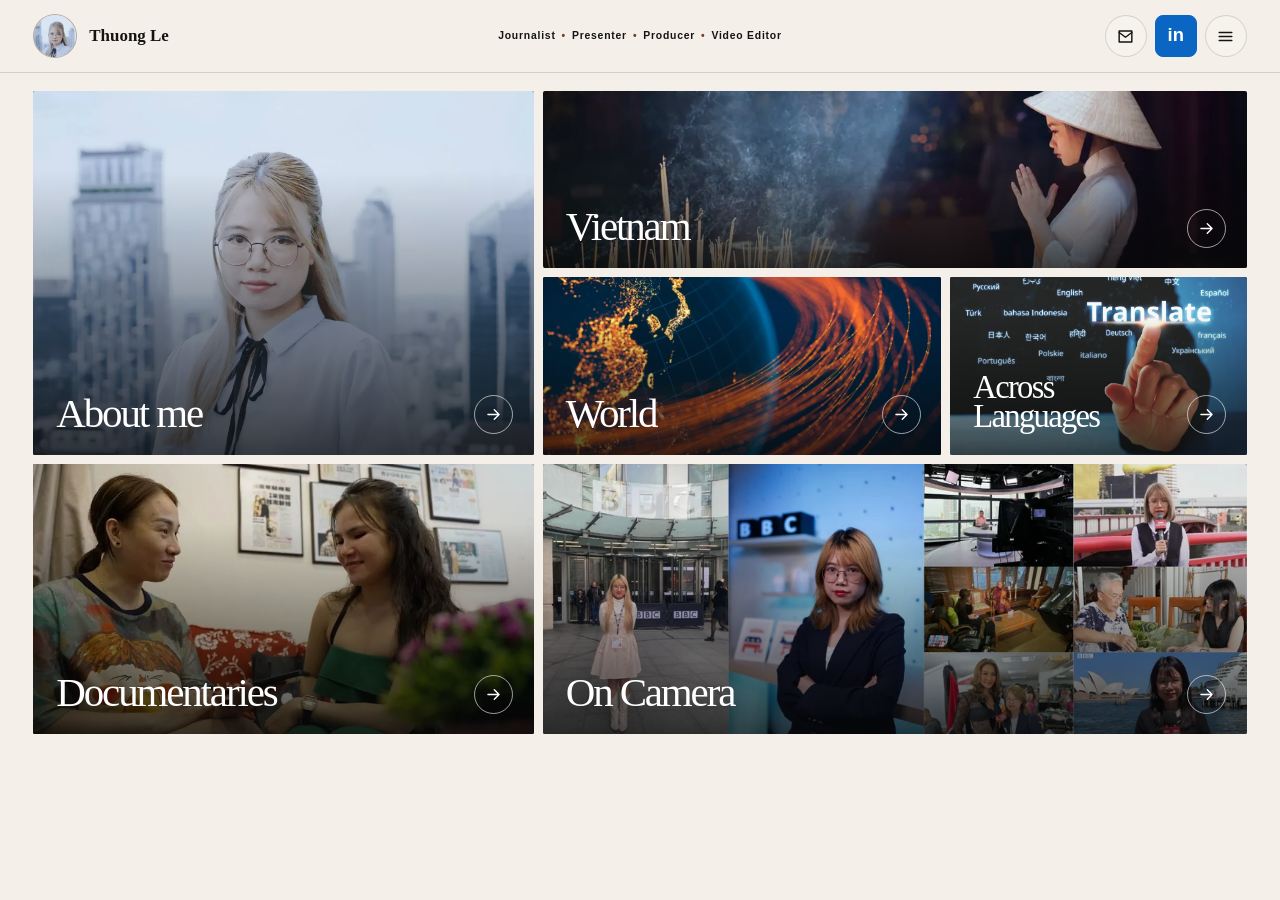
==== commit 8a951c12: "hide email & rename images" ====
--- a/index.html
+++ b/index.html
@@ -34,7 +34,7 @@
     <div data-home></div>
   </main>
   <footer class="site-footer" data-footer></footer>
-  <script src="assets/js/content.js?v=20260804-alt-text" defer></script>
-  <script src="assets/js/site.js?v=20260805-email-privacy" defer></script>
+  <script src="assets/js/content.js?v=20260805-about-image-names" defer></script>
+  <script src="assets/js/site.js?v=20260805-about-image-names" defer></script>
 </body>
 </html>
